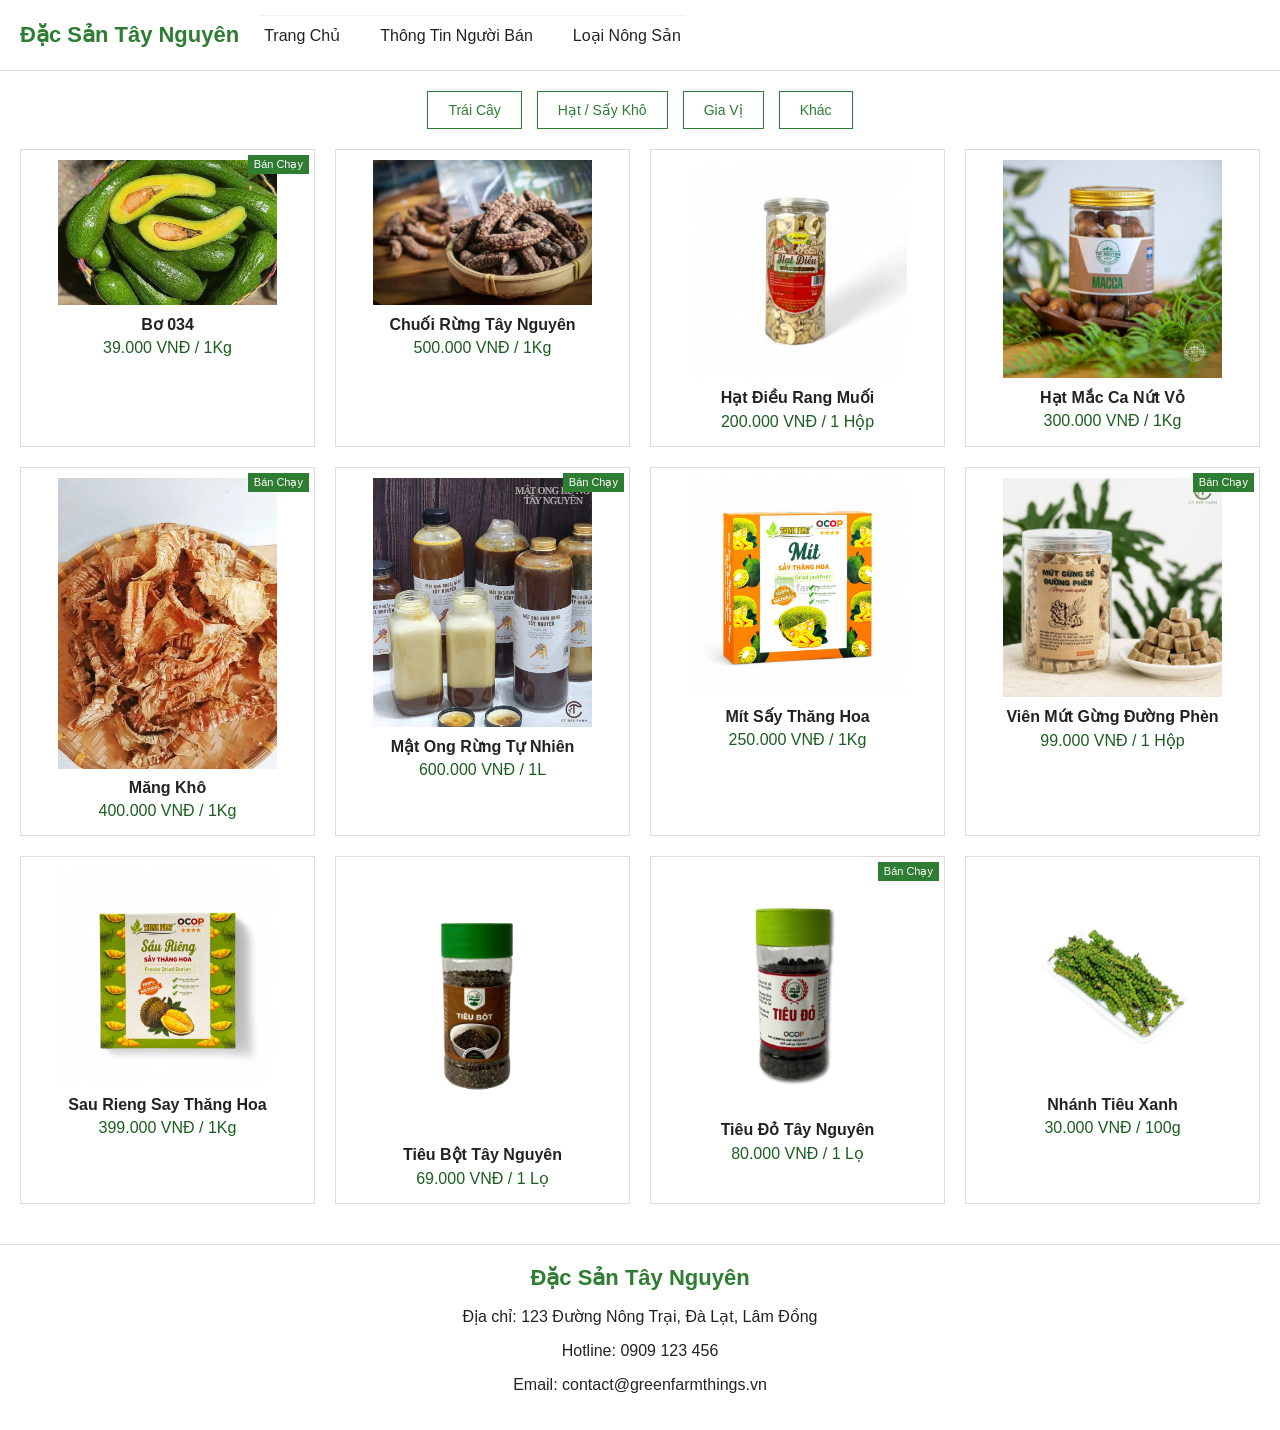
==== index.html @ cf108a84 "this branch is on to show a statics website" ====
<!DOCTYPE html>
<html lang="vi">

<head>
    <meta charset="UTF-8">
    <title>Đặc Sản Tây Nguyên</title>
    <link rel="stylesheet" href="css/style.css">
</head>

<body>

    <header>
        <div class="logo">Đặc Sản Tây Nguyên</div>
        <nav>
            <ul>
                <li><a href="index.html">Trang Chủ</a></li>
                <li><a href="info-seller.html">Thông Tin Người Bán</a></li>
                <li class="dropdown">
                    <span>Loại Nông Sản</span>
                    <ul class="dropdown-menu">
                        <li data-type="trai-cay">Trái Cây</li>
                        <li data-type="hat-say-kho">Hạt / Sấy Khô</li>
                        <li data-type="gia-vi">Gia Vị</li>
                        <li data-type="khac">Khác</li>
                    </ul>
                </li>
            </ul>
        </nav>
    </header>

    <main>
        <section id="products">
            <div class="filter-bar">
                <button class="filter-btn" data-type="trai-cay">Trái Cây</button>
                <button class="filter-btn" data-type="hat-say-kho">Hạt / Sấy Khô</button>
                <button class="filter-btn" data-type="gia-vi">Gia Vị</button>
                <button class="filter-btn" data-type="khac">Khác</button>
            </div>

            <div class="product-grid" id="product-grid">
                <!-- cards injected by main.js -->
            </div>
        </section>
    </main>

    <footer>
        <div class="logo">Đặc Sản Tây Nguyên</div>
        <p>Địa chỉ: 123 Đường Nông Trại, Đà Lạt, Lâm Đồng</p>
        <p>Hotline: 0909 123 456</p>
        <p>Email: contact@greenfarmthings.vn</p>
    </footer>

    <div class="toast" id="toast">Mua hàng thành công!</div>

    <script src="js/main.js"></script>
</body>

</html>
---- css/style.css ----
:root {
    --green: #2e7d32;
    --green-dark: #1b5e20;
    --green-light: #e8f5e9;
    --text: #222;
}

* {
    box-sizing: border-box;
}

body {
    margin: 0;
    font-family: Arial, sans-serif;
    color: var(--text);
}

a {
    text-decoration: none;
    color: inherit;
}

.hidden {
    display: none;
}

/* header */
header {
    display: flex;
    align-items: center;
    padding: 15px 20px;
    border-bottom: 1px solid #ddd;
}

.logo {
    color: var(--green);
    font-weight: bold;
    font-size: 22px;
    margin-right: 20px;
}

/* nav */
nav ul {
    list-style: none;
    display: flex;
    justify-content: center;
    gap: 30px;
    margin: 0;
    padding: 10px 0;
    flex: 1;
}

nav>ul {
    border-top: 1px solid #eee;
}

nav li {
    position: relative;
}

nav a,
nav>ul>li>span {
    cursor: pointer;
    padding: 8px 5px;
}

nav a:hover,
nav>ul>li:hover>span {
    color: var(--green);
}

.dropdown {
    position: relative;
}

.dropdown-menu {
    position: absolute;
    top: 100%;
    left: 0;
    background: #fff;
    border: 1px solid #ddd;
    min-width: 160px;
    display: none;
    z-index: 10;
}

.dropdown:hover .dropdown-menu {
    display: block;
}

.dropdown-menu li {
    padding: 8px 12px;
}

.dropdown-menu li:hover {
    background: var(--green-light);
}

/* product filter buttons */
.filter-bar {
    display: flex;
    justify-content: center;
    gap: 15px;
    padding: 20px;
}

.filter-btn {
    padding: 10px 20px;
    border: 1px solid var(--green);
    background: #fff;
    color: var(--green);
    cursor: pointer;
    font-size: 14px;
}

.filter-btn:hover,
.filter-btn.active {
    background: var(--green);
    color: #fff;
}

/* product grid */
.product-grid {
    display: grid;
    grid-template-columns: repeat(4, 1fr);
    gap: 20px;
    padding: 0 20px 40px;
}

.product-card {
    border: 1px solid #ddd;
    padding: 10px;
    position: relative;
    text-align: center;
}

.hot-tag {
    position: absolute;
    top: 5px;
    right: 5px;
    background: var(--green);
    color: #fff;
    font-size: 11px;
    padding: 3px 6px;
}

.product-card img {
    width: 80%;
    display: block;
    margin: 0 auto 10px;
}

.product-name {
    font-weight: bold;
}

.product-price {
    color: var(--green-dark);
    margin: 5px 0;
}

.buy-btn {
    display: none;
    width: 100%;
    padding: 8px;
    margin-top: 8px;
    background: var(--green);
    color: #fff;
    border: none;
    cursor: pointer;
}

.product-card:hover .buy-btn {
    display: block;
}

/* footer */
footer {
    border-top: 1px solid #ddd;
    padding: 20px;
    text-align: center;
}

footer .logo {
    margin: 0 0 10px;
}

/* toast noti */
.toast {
    position: fixed;
    bottom: 20px;
    right: 20px;
    background: var(--green);
    color: #fff;
    padding: 12px 20px;
    display: none;
}

.toast.show {
    display: block;
}

/* info-product page */
.info-product-wrap {
    display: flex;
    gap: 60px;
    padding: 30px 20px;
}

.info-product-wrap .left {
    flex: 1;
}


.info-product-wrap .left img {
    height: 100%;
    width: 80%;
}

.info-product-wrap .right {
    flex: 1;
    display: flex;
    flex-direction: column;
}

.info-product-wrap .right .buy-btn {
    display: block;
    width: 100%;
}

.info-table {
    width: 100%;
    border-collapse: collapse;
    margin: 0 20px 40px;
}

.info-table td {
    border: 1px solid #ddd;
    padding: 8px;
}
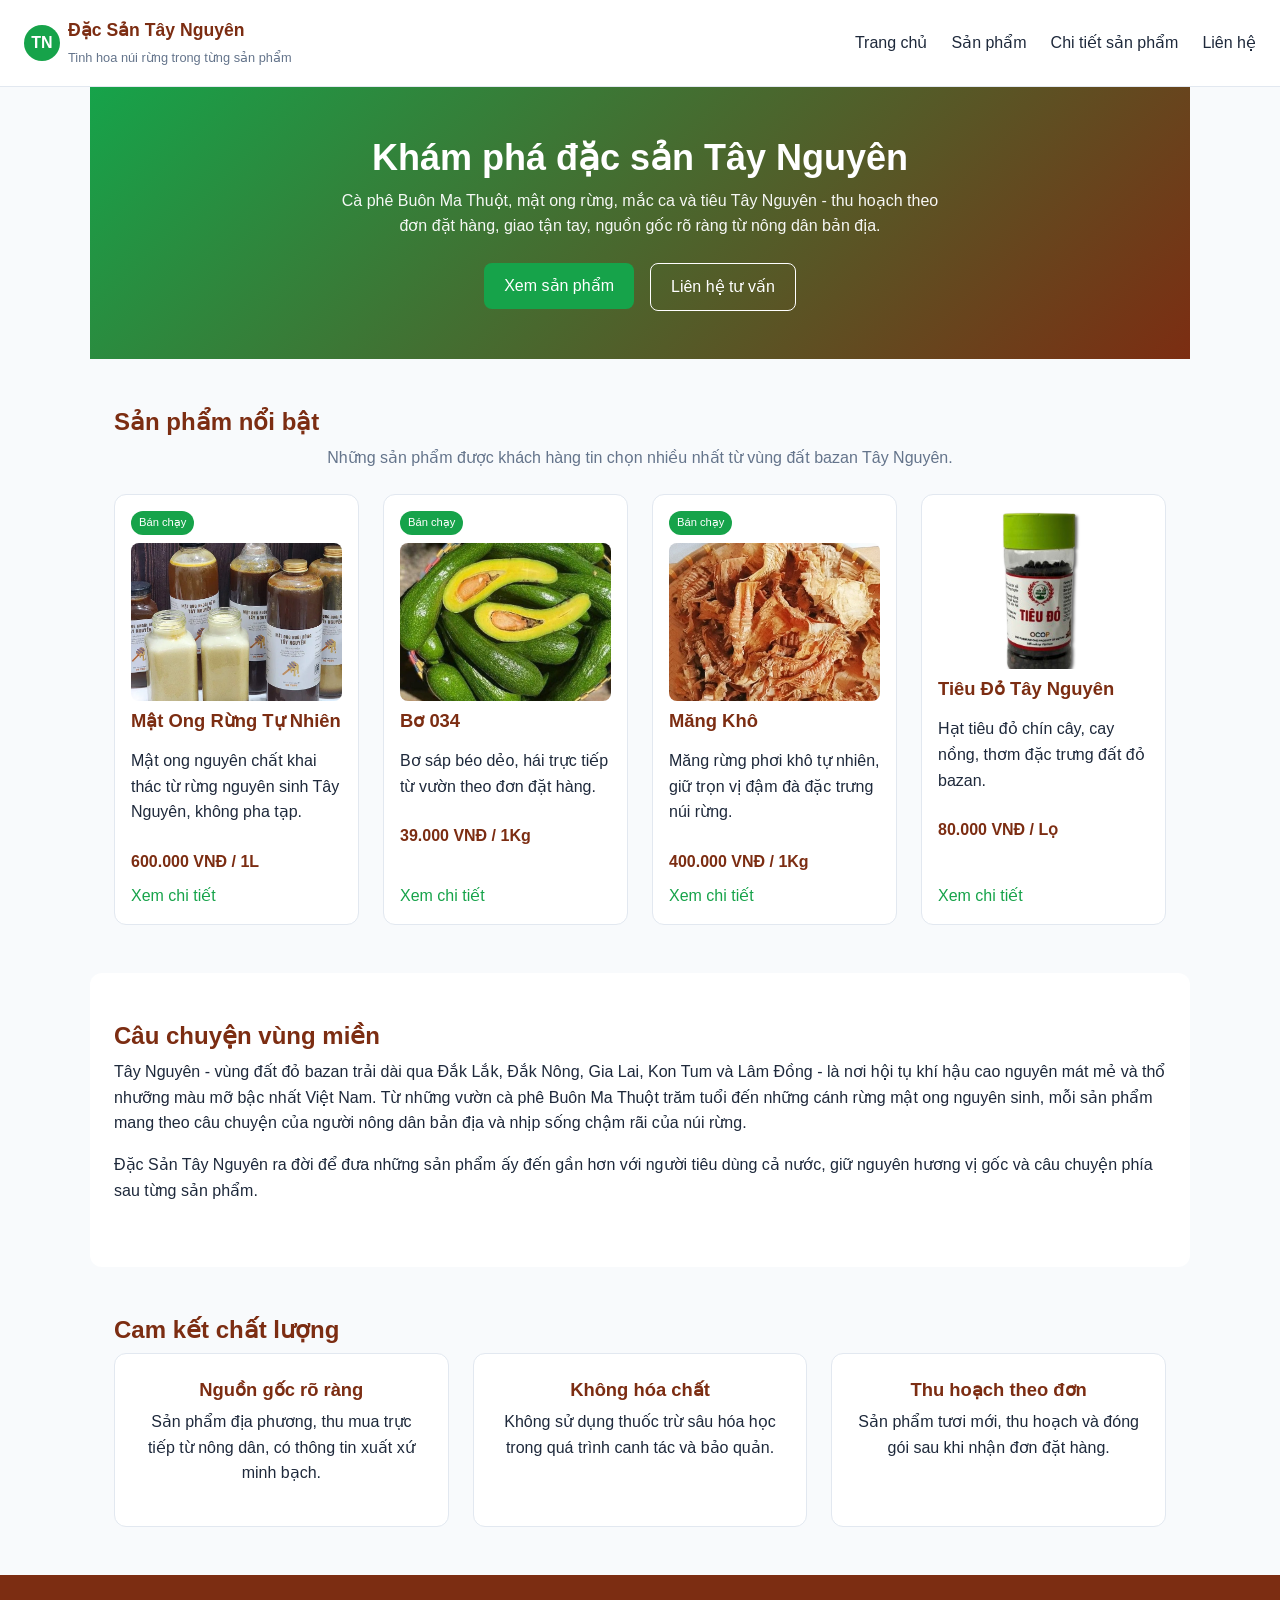
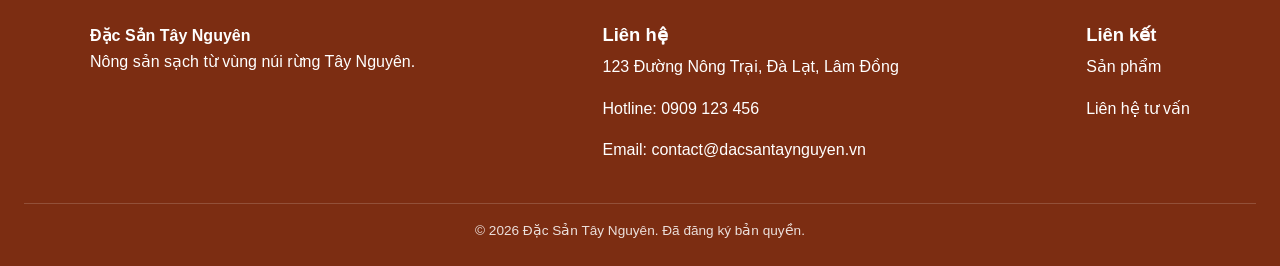
==== commit 1a0b7862: "chore: Update this branch to the requirement to become just a statics site" ====
--- a/index.html
+++ b/index.html
@@ -3,56 +3,145 @@
 
 <head>
     <meta charset="UTF-8">
-    <title>Đặc Sản Tây Nguyên</title>
+    <meta name="viewport" content="width=device-width, initial-scale=1.0">
+    <title>Đặc Sản Tây Nguyên - Nông Sản Sạch Từ Núi Rừng</title>
+    <meta name="description"
+        content="Đặc Sản Tây Nguyên phân phối cà phê, mật ong rừng, mắc ca, tiêu và các nông sản đặc trưng vùng Tây Nguyên, thu hoạch theo đơn, nguồn gốc rõ ràng.">
     <link rel="stylesheet" href="css/style.css">
 </head>
 
 <body>
 
-    <header>
-        <div class="logo">Đặc Sản Tây Nguyên</div>
-        <nav>
+    <header class="site-header">
+        <div class="brand">
+            <span class="logo-mark">TN</span>
+            <span class="brand-text">
+                <span class="name">Đặc Sản Tây Nguyên</span>
+                <span class="tagline">Tinh hoa núi rừng trong từng sản phẩm</span>
+            </span>
+        </div>
+        <nav class="main-nav" aria-label="Điều hướng chính">
             <ul>
-                <li><a href="index.html">Trang Chủ</a></li>
-                <li><a href="info-seller.html">Thông Tin Người Bán</a></li>
-                <li class="dropdown">
-                    <span>Loại Nông Sản</span>
-                    <ul class="dropdown-menu">
-                        <li data-type="trai-cay">Trái Cây</li>
-                        <li data-type="hat-say-kho">Hạt / Sấy Khô</li>
-                        <li data-type="gia-vi">Gia Vị</li>
-                        <li data-type="khac">Khác</li>
-                    </ul>
-                </li>
+                <li><a href="index.html">Trang chủ</a></li>
+                <li><a href="products.html">Sản phẩm</a></li>
+                <li><a href="product-detail.html">Chi tiết sản phẩm</a></li>
+                <li><a href="contact.html">Liên hệ</a></li>
             </ul>
         </nav>
     </header>
 
     <main>
-        <section id="products">
-            <div class="filter-bar">
-                <button class="filter-btn" data-type="trai-cay">Trái Cây</button>
-                <button class="filter-btn" data-type="hat-say-kho">Hạt / Sấy Khô</button>
-                <button class="filter-btn" data-type="gia-vi">Gia Vị</button>
-                <button class="filter-btn" data-type="khac">Khác</button>
+        <section class="hero" aria-label="Giới thiệu">
+            <h1>Khám phá đặc sản Tây Nguyên</h1>
+            <p>Cà phê Buôn Ma Thuột, mật ong rừng, mắc ca và tiêu Tây Nguyên - thu hoạch theo đơn đặt hàng, giao tận
+                tay, nguồn gốc rõ ràng từ nông dân bản địa.</p>
+            <div class="btn-group">
+                <a href="products.html"><button>Xem sản phẩm</button></a>
+                <a href="contact.html"><button class="secondary">Liên hệ tư vấn</button></a>
             </div>
+        </section>
 
-            <div class="product-grid" id="product-grid">
-                <!-- cards injected by main.js -->
+        <section aria-labelledby="featured-heading">
+            <h2 id="featured-heading">Sản phẩm nổi bật</h2>
+            <p class="section-intro">Những sản phẩm được khách hàng tin chọn nhiều nhất từ vùng đất bazan Tây Nguyên.
+            </p>
+
+            <div class="product-grid">
+                <article class="product-card">
+                    <span class="hot-tag">Bán chạy</span>
+                    <img src="assets/images/mat-ong-rung.png" alt="Mật ong rừng tự nhiên Tây Nguyên đóng chai 1 lít">
+                    <h3>Mật Ong Rừng Tự Nhiên</h3>
+                    <p>Mật ong nguyên chất khai thác từ rừng nguyên sinh Tây Nguyên, không pha tạp.</p>
+                    <span class="price">600.000 VNĐ / 1L</span>
+                    <div class="card-footer">
+                        <a href="product-detail.html">Xem chi tiết</a>
+                    </div>
+                </article>
+
+                <article class="product-card">
+                    <span class="hot-tag">Bán chạy</span>
+                    <img src="assets/images/bo.png" alt="Bơ 034 tươi thu hoạch từ vườn nông dân Việt Nam">
+                    <h3>Bơ 034</h3>
+                    <p>Bơ sáp béo dẻo, hái trực tiếp từ vườn theo đơn đặt hàng.</p>
+                    <span class="price">39.000 VNĐ / 1Kg</span>
+                    <div class="card-footer">
+                        <a href="product-detail.html">Xem chi tiết</a>
+                    </div>
+                </article>
+
+                <article class="product-card">
+                    <span class="hot-tag">Bán chạy</span>
+                    <img src="assets/images/mang-kho.png" alt="Măng khô Tây Nguyên đóng gói 1kg">
+                    <h3>Măng Khô</h3>
+                    <p>Măng rừng phơi khô tự nhiên, giữ trọn vị đậm đà đặc trưng núi rừng.</p>
+                    <span class="price">400.000 VNĐ / 1Kg</span>
+                    <div class="card-footer">
+                        <a href="product-detail.html">Xem chi tiết</a>
+                    </div>
+                </article>
+
+                <article class="product-card">
+                    <img src="assets/images/tieu-do.png" alt="Tiêu đỏ Tây Nguyên đóng lọ 500g">
+                    <h3>Tiêu Đỏ Tây Nguyên</h3>
+                    <p>Hạt tiêu đỏ chín cây, cay nồng, thơm đặc trưng đất đỏ bazan.</p>
+                    <span class="price">80.000 VNĐ / Lọ</span>
+                    <div class="card-footer">
+                        <a href="product-detail.html">Xem chi tiết</a>
+                    </div>
+                </article>
+            </div>
+        </section>
+
+        <section class="story" aria-labelledby="story-heading">
+            <h2 id="story-heading">Câu chuyện vùng miền</h2>
+            <p>Tây Nguyên - vùng đất đỏ bazan trải dài qua Đắk Lắk, Đắk Nông, Gia Lai, Kon Tum và Lâm Đồng - là nơi hội
+                tụ khí hậu cao nguyên mát mẻ và thổ nhưỡng màu mỡ bậc nhất Việt Nam. Từ những vườn cà phê Buôn Ma Thuột
+                trăm tuổi đến những cánh rừng mật ong nguyên sinh, mỗi sản phẩm mang theo câu chuyện của người nông dân
+                bản địa và nhịp sống chậm rãi của núi rừng.</p>
+            <p>Đặc Sản Tây Nguyên ra đời để đưa những sản phẩm ấy đến gần hơn với người tiêu dùng cả nước, giữ nguyên
+                hương vị gốc và câu chuyện phía sau từng sản phẩm.</p>
+        </section>
+
+        <section aria-labelledby="commitment-heading">
+            <h2 id="commitment-heading">Cam kết chất lượng</h2>
+            <div class="commitments">
+                <div class="commitment-card">
+                    <h3>Nguồn gốc rõ ràng</h3>
+                    <p>Sản phẩm địa phương, thu mua trực tiếp từ nông dân, có thông tin xuất xứ minh bạch.</p>
+                </div>
+                <div class="commitment-card">
+                    <h3>Không hóa chất</h3>
+                    <p>Không sử dụng thuốc trừ sâu hóa học trong quá trình canh tác và bảo quản.</p>
+                </div>
+                <div class="commitment-card">
+                    <h3>Thu hoạch theo đơn</h3>
+                    <p>Sản phẩm tươi mới, thu hoạch và đóng gói sau khi nhận đơn đặt hàng.</p>
+                </div>
             </div>
         </section>
     </main>
 
-    <footer>
-        <div class="logo">Đặc Sản Tây Nguyên</div>
-        <p>Địa chỉ: 123 Đường Nông Trại, Đà Lạt, Lâm Đồng</p>
-        <p>Hotline: 0909 123 456</p>
-        <p>Email: contact@greenfarmthings.vn</p>
+    <footer class="site-footer">
+        <div class="footer-grid">
+            <div>
+                <span class="name" style="color:#fff; font-weight:700;">Đặc Sản Tây Nguyên</span>
+                <p>Nông sản sạch từ vùng núi rừng Tây Nguyên.</p>
+            </div>
+            <div>
+                <h3 style="color:#fff;">Liên hệ</h3>
+                <p>123 Đường Nông Trại, Đà Lạt, Lâm Đồng</p>
+                <p>Hotline: 0909 123 456</p>
+                <p>Email: contact@dacsantaynguyen.vn</p>
+            </div>
+            <div>
+                <h3 style="color:#fff;">Liên kết</h3>
+                <p><a href="products.html">Sản phẩm</a></p>
+                <p><a href="contact.html">Liên hệ tư vấn</a></p>
+            </div>
+        </div>
+        <div class="footer-bottom">© 2026 Đặc Sản Tây Nguyên. Đã đăng ký bản quyền.</div>
     </footer>
 
-    <div class="toast" id="toast">Mua hàng thành công!</div>
-
-    <script src="js/main.js"></script>
 </body>
 
 </html>
--- a/css/style.css
+++ b/css/style.css
@@ -1,241 +1,505 @@
 :root {
-    --green: #2e7d32;
-    --green-dark: #1b5e20;
-    --green-light: #e8f5e9;
-    --text: #222;
-}
-
-* {
+    --color-primary: #7c2d12;
+    --color-secondary: #16a34a;
+    --color-background: #f8fafc;
+    --color-surface: #ffffff;
+    --color-text: #1e293b;
+    --color-muted: #64748b;
+    --color-border: #e2e8f0;
+    --radius-md: 8px;
+    --radius-lg: 12px;
+    --space-sm: 8px;
+    --space-md: 16px;
+    --space-lg: 24px;
+    --space-xl: 48px;
+}
+
+*,
+*::before,
+*::after {
     box-sizing: border-box;
 }
 
 body {
     margin: 0;
-    font-family: Arial, sans-serif;
-    color: var(--text);
+    font-family: "Segoe UI", Arial, sans-serif;
+    background: var(--color-background);
+    color: var(--color-text);
+    line-height: 1.6;
+}
+
+h1,
+h2,
+h3 {
+    color: var(--color-primary);
+    line-height: 1.25;
+    margin: 0 0 var(--space-sm);
+}
+
+h1 {
+    font-size: 2rem;
+}
+
+h2 {
+    font-size: 1.5rem;
+}
+
+h3 {
+    font-size: 1.15rem;
+}
+
+p {
+    margin: 0 0 var(--space-md);
+}
+
+img {
+    max-width: 100%;
+    display: block;
+    border-radius: var(--radius-md);
 }
 
 a {
+    color: var(--color-secondary);
     text-decoration: none;
-    color: inherit;
-}
-
-.hidden {
-    display: none;
-}
-
-/* header */
-header {
+    transition: color 0.2s ease;
+}
+
+a:hover,
+a:focus-visible {
+    color: var(--color-primary);
+}
+
+button {
+    font: inherit;
+    cursor: pointer;
+    border: none;
+    border-radius: var(--radius-md);
+    padding: 10px 20px;
+    background: var(--color-secondary);
+    color: #fff;
+    transition: transform 0.15s ease, background-color 0.15s ease;
+}
+
+button:hover,
+button:focus-visible {
+    background: var(--color-primary);
+    transform: translateY(-2px);
+}
+
+button.secondary {
+    background: transparent;
+    color: var(--color-secondary);
+    border: 1px solid var(--color-secondary);
+}
+
+button.secondary:hover,
+button.secondary:focus-visible {
+    background: var(--color-secondary);
+    color: #fff;
+}
+
+:focus-visible {
+    outline: 3px solid var(--color-secondary);
+    outline-offset: 2px;
+}
+
+/* header + nav (flex) */
+header.site-header {
     display: flex;
     align-items: center;
-    padding: 15px 20px;
-    border-bottom: 1px solid #ddd;
-}
-
-.logo {
-    color: var(--green);
+    justify-content: space-between;
+    flex-wrap: wrap;
+    gap: var(--space-md);
+    padding: var(--space-md) var(--space-lg);
+    background: var(--color-surface);
+    border-bottom: 1px solid var(--color-border);
+}
+
+.brand {
+    display: flex;
+    align-items: center;
+    gap: var(--space-sm);
+}
+
+.brand .logo-mark {
+    width: 36px;
+    height: 36px;
+    border-radius: 50%;
+    background: var(--color-secondary);
+    color: #fff;
+    display: flex;
+    align-items: center;
+    justify-content: center;
     font-weight: bold;
-    font-size: 22px;
-    margin-right: 20px;
-}
-
-/* nav */
-nav ul {
+}
+
+.brand-text .name {
+    font-weight: 700;
+    color: var(--color-primary);
+    font-size: 1.1rem;
+    display: block;
+}
+
+.brand-text .tagline {
+    font-size: 0.8rem;
+    color: var(--color-muted);
+}
+
+nav.main-nav ul {
     list-style: none;
     display: flex;
+    flex-wrap: wrap;
+    gap: var(--space-lg);
+    margin: 0;
+    padding: 0;
+}
+
+nav.main-nav a {
+    color: var(--color-text);
+    font-weight: 500;
+    padding: var(--space-sm) 0;
+}
+
+/* hero */
+.hero {
+    padding: var(--space-xl) var(--space-lg);
+    background: linear-gradient(135deg, var(--color-secondary) 0%, var(--color-primary) 100%);
+    color: #fff;
+    text-align: center;
+}
+
+.hero h1,
+.hero p {
+    color: #fff;
+}
+
+.hero h1 {
+    font-size: 2.25rem;
+    animation: fade-in-up 0.6s ease both;
+}
+
+.hero p {
+    max-width: 600px;
+    margin: 0 auto var(--space-lg);
+    opacity: 0.95;
+}
+
+.hero .btn-group {
+    display: flex;
     justify-content: center;
-    gap: 30px;
-    margin: 0;
-    padding: 10px 0;
-    flex: 1;
-}
-
-nav>ul {
-    border-top: 1px solid #eee;
-}
-
-nav li {
-    position: relative;
-}
-
-nav a,
-nav>ul>li>span {
-    cursor: pointer;
-    padding: 8px 5px;
-}
-
-nav a:hover,
-nav>ul>li:hover>span {
-    color: var(--green);
-}
-
-.dropdown {
-    position: relative;
-}
-
-.dropdown-menu {
-    position: absolute;
-    top: 100%;
-    left: 0;
-    background: #fff;
-    border: 1px solid #ddd;
-    min-width: 160px;
-    display: none;
-    z-index: 10;
-}
-
-.dropdown:hover .dropdown-menu {
-    display: block;
-}
-
-.dropdown-menu li {
-    padding: 8px 12px;
-}
-
-.dropdown-menu li:hover {
-    background: var(--green-light);
-}
-
-/* product filter buttons */
-.filter-bar {
-    display: flex;
-    justify-content: center;
-    gap: 15px;
-    padding: 20px;
-}
-
-.filter-btn {
-    padding: 10px 20px;
-    border: 1px solid var(--green);
-    background: #fff;
-    color: var(--green);
-    cursor: pointer;
-    font-size: 14px;
-}
-
-.filter-btn:hover,
-.filter-btn.active {
-    background: var(--green);
-    color: #fff;
-}
-
-/* product grid */
+    gap: var(--space-md);
+    flex-wrap: wrap;
+}
+
+.hero .btn-group button.secondary,
+.hero .btn-group a.secondary {
+    color: #fff;
+    border-color: #fff;
+}
+
+@keyframes fade-in-up {
+    from {
+        opacity: 0;
+        transform: translateY(16px);
+    }
+
+    to {
+        opacity: 1;
+        transform: translateY(0);
+    }
+}
+
+/* generic section */
+section {
+    padding: var(--space-xl) var(--space-lg);
+    max-width: 1100px;
+    margin: 0 auto;
+}
+
+section .section-intro {
+    max-width: 640px;
+    margin: 0 auto var(--space-lg);
+    text-align: center;
+    color: var(--color-muted);
+}
+
+/* product grid (mobile-first grid) */
 .product-grid {
     display: grid;
-    grid-template-columns: repeat(4, 1fr);
-    gap: 20px;
-    padding: 0 20px 40px;
+    grid-template-columns: 1fr;
+    gap: var(--space-lg);
+}
+
+@media (min-width: 600px) {
+    .product-grid {
+        grid-template-columns: repeat(2, 1fr);
+    }
+}
+
+@media (min-width: 900px) {
+    .product-grid {
+        grid-template-columns: repeat(3, 1fr);
+    }
+}
+
+@media (min-width: 1200px) {
+    .product-grid {
+        grid-template-columns: repeat(4, 1fr);
+    }
 }
 
 .product-card {
-    border: 1px solid #ddd;
-    padding: 10px;
-    position: relative;
+    background: var(--color-surface);
+    border: 1px solid var(--color-border);
+    border-radius: var(--radius-lg);
+    padding: var(--space-md);
+    display: flex;
+    flex-direction: column;
+    gap: var(--space-sm);
+    transition: transform 0.2s ease, box-shadow 0.2s ease;
+}
+
+.product-card:hover,
+.product-card:focus-within {
+    transform: translateY(-4px);
+    box-shadow: 0 12px 24px rgba(0, 0, 0, 0.08);
+}
+
+.product-card img {
+    aspect-ratio: 4 / 3;
+    object-fit: cover;
+    width: 100%;
+}
+
+.product-card .price {
+    color: var(--color-primary);
+    font-weight: 700;
+}
+
+.product-card .card-footer {
+    margin-top: auto;
+    display: flex;
+    justify-content: space-between;
+    align-items: center;
+    gap: var(--space-sm);
+}
+
+/* products page layout (mobile-first grid w/ sidebar) */
+.products-layout {
+    display: grid;
+    grid-template-columns: 1fr;
+    gap: var(--space-lg);
+}
+
+@media (min-width: 900px) {
+    .products-layout {
+        grid-template-columns: 260px 1fr;
+        gap: var(--space-xl);
+    }
+}
+
+aside.filters {
+    background: var(--color-surface);
+    border: 1px solid var(--color-border);
+    border-radius: var(--radius-lg);
+    padding: var(--space-lg);
+    align-self: start;
+}
+
+aside.filters h2 {
+    font-size: 1.1rem;
+}
+
+aside.filters ul {
+    list-style: none;
+    margin: 0;
+    padding: 0;
+    display: flex;
+    flex-direction: column;
+    gap: var(--space-sm);
+}
+
+aside.filters label {
+    display: flex;
+    align-items: center;
+    gap: var(--space-sm);
+}
+
+/* product detail layout */
+.detail-layout {
+    display: grid;
+    grid-template-columns: 1fr;
+    gap: var(--space-xl);
+}
+
+@media (min-width: 900px) {
+    .detail-layout {
+        grid-template-columns: 1fr 1fr;
+    }
+}
+
+.detail-info dl {
+    display: grid;
+    grid-template-columns: auto 1fr;
+    gap: var(--space-sm) var(--space-md);
+    margin: var(--space-md) 0;
+}
+
+.detail-info dt {
+    font-weight: 700;
+    color: var(--color-muted);
+}
+
+.detail-info dd {
+    margin: 0;
+}
+
+.detail-info .price {
+    font-size: 1.4rem;
+    color: var(--color-primary);
+    font-weight: 700;
+}
+
+.action-group {
+    display: flex;
+    flex-wrap: wrap;
+    gap: var(--space-md);
+    margin-top: var(--space-lg);
+}
+
+.related-products {
+    margin-top: var(--space-xl);
+}
+
+/* story + commitment sections */
+.story {
+    background: var(--color-surface);
+    border-radius: var(--radius-lg);
+}
+
+.commitments {
+    display: grid;
+    grid-template-columns: 1fr;
+    gap: var(--space-lg);
+}
+
+@media (min-width: 700px) {
+    .commitments {
+        grid-template-columns: repeat(3, 1fr);
+    }
+}
+
+.commitment-card {
+    background: var(--color-surface);
+    border: 1px solid var(--color-border);
+    border-radius: var(--radius-lg);
+    padding: var(--space-lg);
     text-align: center;
 }
 
+/* contact form (flex) */
+form.contact-form {
+    display: flex;
+    flex-direction: column;
+    gap: var(--space-md);
+    max-width: 560px;
+}
+
+.form-group {
+    display: flex;
+    flex-direction: column;
+    gap: 4px;
+}
+
+.form-group label {
+    font-weight: 600;
+}
+
+.form-group input,
+.form-group select,
+.form-group textarea {
+    padding: 10px 12px;
+    border: 1px solid var(--color-border);
+    border-radius: var(--radius-md);
+    font: inherit;
+    background: var(--color-surface);
+    transition: border-color 0.15s ease, box-shadow 0.15s ease;
+}
+
+.form-group input:focus-visible,
+.form-group select:focus-visible,
+.form-group textarea:focus-visible {
+    border-color: var(--color-secondary);
+    box-shadow: 0 0 0 3px rgba(22, 163, 74, 0.15);
+}
+
+.contact-layout {
+    display: grid;
+    grid-template-columns: 1fr;
+    gap: var(--space-xl);
+}
+
+@media (min-width: 900px) {
+    .contact-layout {
+        grid-template-columns: 1fr 320px;
+    }
+}
+
+.contact-info {
+    background: var(--color-surface);
+    border: 1px solid var(--color-border);
+    border-radius: var(--radius-lg);
+    padding: var(--space-lg);
+    align-self: start;
+}
+
+/* footer */
+footer.site-footer {
+    background: var(--color-primary);
+    color: #fff;
+    padding: var(--space-xl) var(--space-lg) var(--space-lg);
+}
+
+footer.site-footer a {
+    color: #fff;
+}
+
+.footer-grid {
+    display: flex;
+    flex-wrap: wrap;
+    gap: var(--space-xl);
+    justify-content: space-between;
+    max-width: 1100px;
+    margin: 0 auto;
+}
+
+.footer-bottom {
+    text-align: center;
+    margin-top: var(--space-lg);
+    padding-top: var(--space-md);
+    border-top: 1px solid rgba(255, 255, 255, 0.2);
+    font-size: 0.85rem;
+    opacity: 0.85;
+}
+
 .hot-tag {
-    position: absolute;
-    top: 5px;
-    right: 5px;
-    background: var(--green);
-    color: #fff;
-    font-size: 11px;
-    padding: 3px 6px;
-}
-
-.product-card img {
-    width: 80%;
-    display: block;
-    margin: 0 auto 10px;
-}
-
-.product-name {
-    font-weight: bold;
-}
-
-.product-price {
-    color: var(--green-dark);
-    margin: 5px 0;
-}
-
-.buy-btn {
-    display: none;
-    width: 100%;
-    padding: 8px;
-    margin-top: 8px;
-    background: var(--green);
-    color: #fff;
-    border: none;
-    cursor: pointer;
-}
-
-.product-card:hover .buy-btn {
-    display: block;
-}
-
-/* footer */
-footer {
-    border-top: 1px solid #ddd;
-    padding: 20px;
-    text-align: center;
-}
-
-footer .logo {
-    margin: 0 0 10px;
-}
-
-/* toast noti */
-.toast {
-    position: fixed;
-    bottom: 20px;
-    right: 20px;
-    background: var(--green);
-    color: #fff;
-    padding: 12px 20px;
-    display: none;
-}
-
-.toast.show {
-    display: block;
-}
-
-/* info-product page */
-.info-product-wrap {
-    display: flex;
-    gap: 60px;
-    padding: 30px 20px;
-}
-
-.info-product-wrap .left {
-    flex: 1;
-}
-
-
-.info-product-wrap .left img {
-    height: 100%;
-    width: 80%;
-}
-
-.info-product-wrap .right {
-    flex: 1;
-    display: flex;
-    flex-direction: column;
-}
-
-.info-product-wrap .right .buy-btn {
-    display: block;
-    width: 100%;
-}
-
-.info-table {
-    width: 100%;
-    border-collapse: collapse;
-    margin: 0 20px 40px;
-}
-
-.info-table td {
-    border: 1px solid #ddd;
-    padding: 8px;
-}
-
+    display: inline-block;
+    background: var(--color-secondary);
+    color: #fff;
+    font-size: 0.7rem;
+    padding: 3px 8px;
+    border-radius: 999px;
+    align-self: flex-start;
+}
+
+@media (prefers-reduced-motion: reduce) {
+
+    *,
+    *::before,
+    *::after {
+        animation-duration: 0.001ms !important;
+        animation-iteration-count: 1 !important;
+        transition-duration: 0.001ms !important;
+        scroll-behavior: auto !important;
+    }
+}
